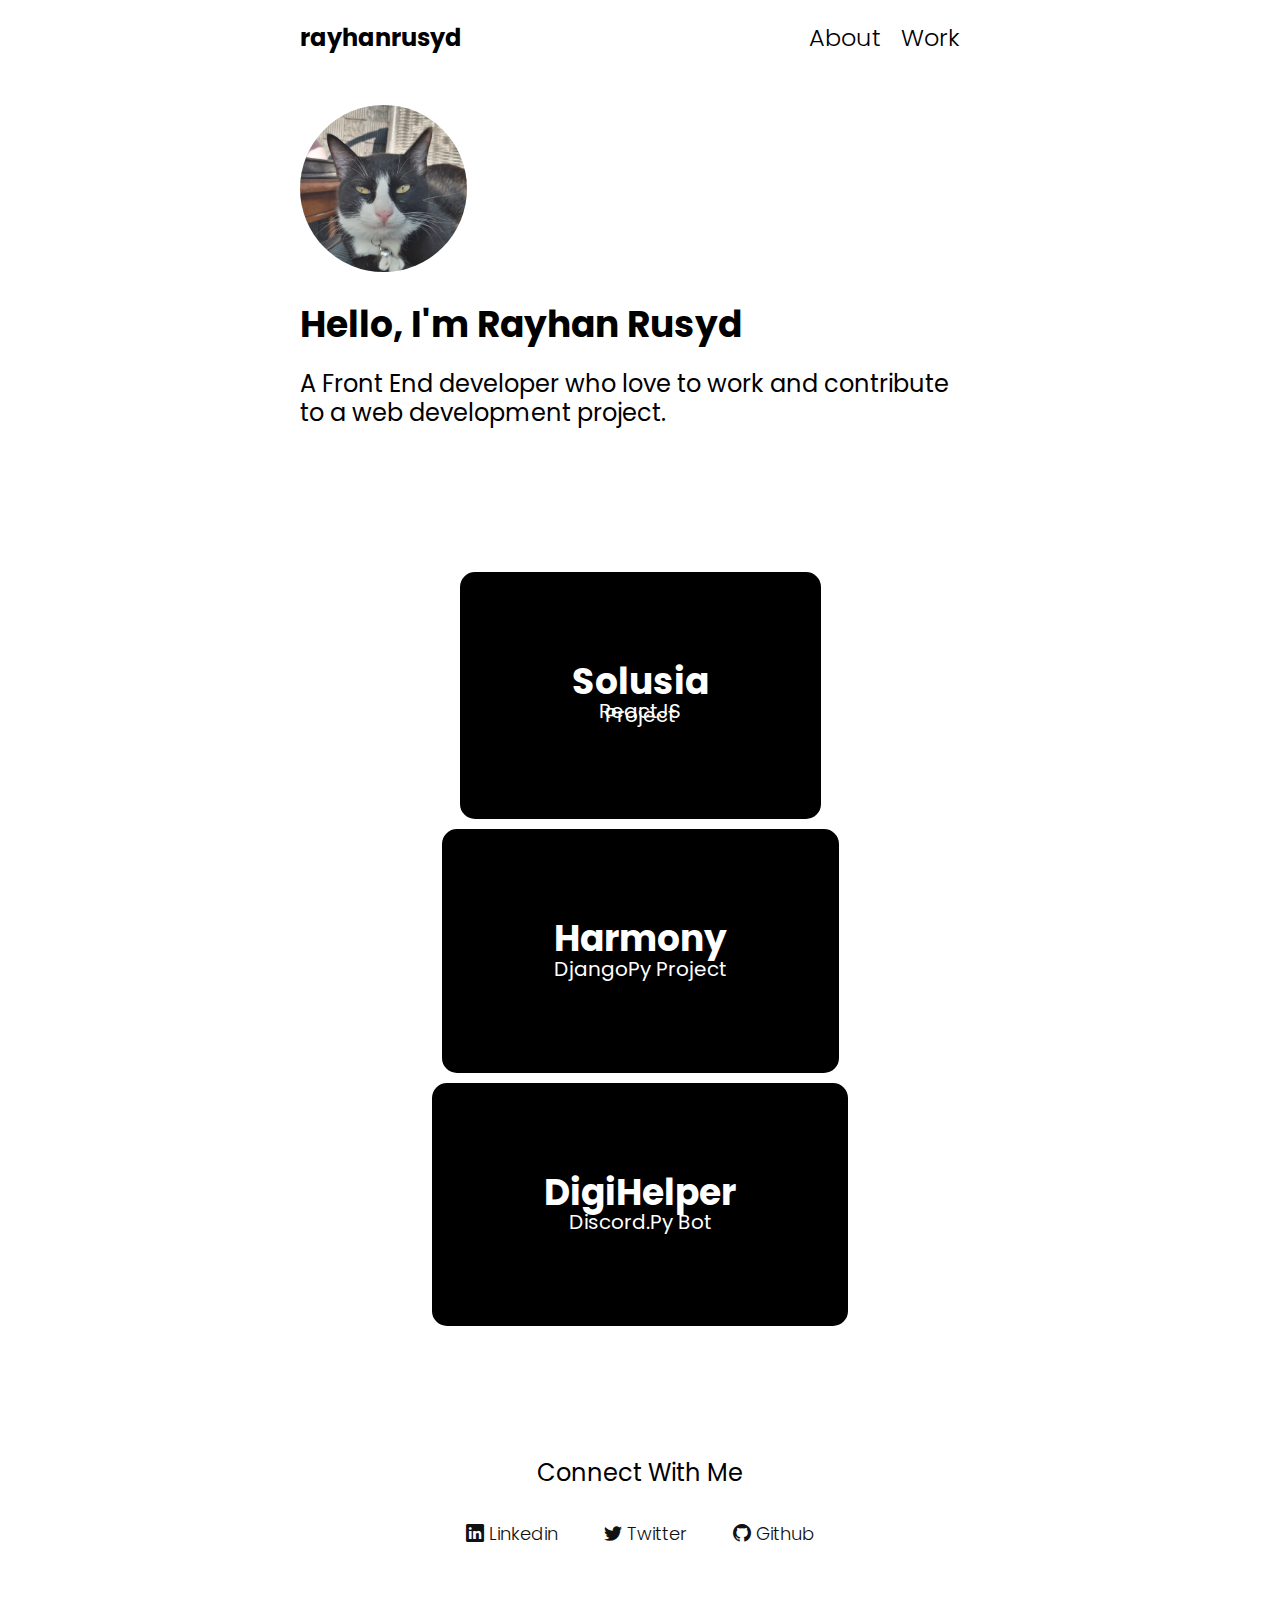
==== index.html @ 0e9e1e85 "Update index.html" ====
<!DOCTYPE html>
<html lang="en">
<head>
    <meta charset="UTF-8">
    <meta http-equiv="X-UA-Compatible" content="IE=edge">
    <meta name="viewport" content="width=device-width, initial-scale=1.0">
    <link rel="stylesheet" href="style.css">
    <title>Rayhan Rusyd</title>
</head>
<body>
    <nav class="navbar">
        <li class="nav-title">rayhanrusyd</li>
        <li class="nav-item"><a class="nav-link" href="./index.html">Work</a></li>
        <li class="nav-item"><a class="nav-link" href="./about.html">About</a></li>
    </nav>
    <section id="Header">
        <div class="row-l">
            <div class="col-s">
                <img class="pfp" src="./img/kocheng.png" alt="kocheng">
            </div>
            <div class="col">
                <h1 class="f-36">Hello, I'm Rayhan Rusyd</h1>
                <p class="desc">A Front End developer who love to work and contribute<br> to a web development project.</p>
            </div>
        </div>
    </section>
    <section id="Project">
        <div class="row-c">
            <div class="col-m">
                <a href="http://solusvictus.vercel.app/">
                    <div class="card">
                        <h1 class="card-title">Solusia</h1>
                        <p class="card-desc">ReactJS Project</p>
                    </div>
                </a>
            </div>
            <div class="col-m">
                <a href="https://socialharmony.herokuapp.com/">
                    <div class="card">
                        <h1 class="card-title">Harmony</h1>
                        <p class="card-desc">DjangoPy Project</p>
                    </div>
                </a>
            </div>
            <div class="col-m">
                <a href="https://github.com/digilabsmaituq/digihelper-bot">
                    <div class="card">
                        <h1 class="card-title">DigiHelper</h1>
                        <p class="card-desc">Discord.Py Bot</p>
                    </div>
                </a>
            </div>
        </div>
    </section>
    <footer>
        <p>Connect With Me</p>
        <p>
            <a class="social" href="https://www.linkedin.com/in/rayhanrusyd/"><i class="bi bi-linkedin"></i> Linkedin</a> 
            <a class="social" href="https://twitter.com/rayhanrusyd"><i class="bi bi-twitter"></i> Twitter</a> 
            <a class="social" href="https://github.com/ryuu12"><i class="bi bi-github"></i> Github</a>
        </p>
    </footer>
</body>
</html>
---- style.css ----
@import url('https://fonts.googleapis.com/css2?family=Poppins:ital,wght@0,100;0,200;0,300;0,400;0,500;0,600;0,700;0,800;0,900;1,100;1,200;1,300;1,400;1,500;1,600;1,700;1,800;1,900&display=swap');
@import url("https://cdn.jsdelivr.net/npm/bootstrap-icons@1.7.0/font/bootstrap-icons.css");

body {
    font-family: 'Poppins', sans-serif;
    margin: 0;
    padding: 0;
}

a {
    text-decoration: none;
}

li {
    list-style: none;
}

.row, .row-l, .row-c {
    display: flex;
    flex-wrap: wrap;
    flex-direction: row;
}

.row-c {
    justify-content: center;
}

.row-l {
    justify-content: left;
}

.col-s {
    flex-basis: 190px;
}

.col-m {
    flex-basis: 32%;
}

.col-l {
    flex-basis: 70%;
}

.navbar {
    padding-top: 20px;
    padding-bottom: 20px;
    padding-right: 50px;
    padding-left: 50px;
    font-size: 24px;
}

.nav-title {
    float: left;
    font-weight: 700;
}

.nav-item {
    float: right;
    padding-right: 20px;
    font-weight: 300;
}

.nav-link {
    color: black;
}

#Header {
    font-size: 24px;
    padding-top: 65px;
    padding-bottom: 65px;
    padding-left: 50px;
    line-height: 1.2;
}

.pfp {
    width:167px;
    height: 167px;
    border-radius: 100%;
}

.f-36 {
    font-size: 36px;
    margin-bottom: 0rem;
}

#Project {
    padding: 50px;
}

.card {
    background-color: black;
    color: white;
    border-style: solid;
    border-color: black;
    border-width: 2px;
    text-align: center;
    line-height: 0.2;
    padding: 80px 110px 80px 110px;
    border-radius: 15px;
    margin: 5px;
    transition: 0.2s;
}

.card:hover {
    background-color: white;
    color: black;
}

.card-title {
    font-size: 36px;
}

.card-desc {
    font-size: 20px;
}

#About {
    padding: 50px;
}

.picture {
    width: 311px;
    height: 352px;
    border-radius: 15px;
    object-fit: cover;
}

.profile {
    padding-left: 30px;
}

.profile-title {
    font-size: 36px;
    font-weight: 700;
}

.profile-desc {
    font-size: 18px;
    font-weight: 400;
}

footer {
    padding: 50px;
    text-align: center;
    font-size: 24px;
}

.social {
    color: rgb(17, 17, 17);
    padding: 20px;
    font-size: 18px;
    font-weight: 300;
}

@media screen and (min-height: 800px) {
    .navbar {
        padding-right: 300px;
        padding-left: 300px;
    }
    #Header {
        padding-left: 300px;
        padding-right: 300px;
    }
    #About {
        padding: 300px;
    }
    #Project {
        padding-left: 270px;
        padding-right: 270px;
    }
}

@media screen and (max-width: 540px) {
    .row-l {
        justify-content: center;
    }
    .navbar {
        padding-top: 20px;
        padding-bottom: 20px;
        padding-right: 20px;
        padding-left: 20px;
        font-size: 18px;
    }
    .nav-item {
        padding-right: 10px;
    }
    #Header {
        padding-left: 50px;
        padding-right: 50px;
    }
    .card {
        padding: 180px;
        border-radius: 15px;
    }
    .col-m {
        flex-basis: 100%;
    }
    footer {
        padding: 50px;
        text-align: center;
    }
    .social {
        color: rgb(17, 17, 17);
        padding: 5px;
        font-size: 18px;
        font-weight: 300;
    }
    #About {
        padding: 20px;
    }
    .profile {
        padding: 20px;
    }
    .col-l {
        flex-basis: 100%;
    }
}
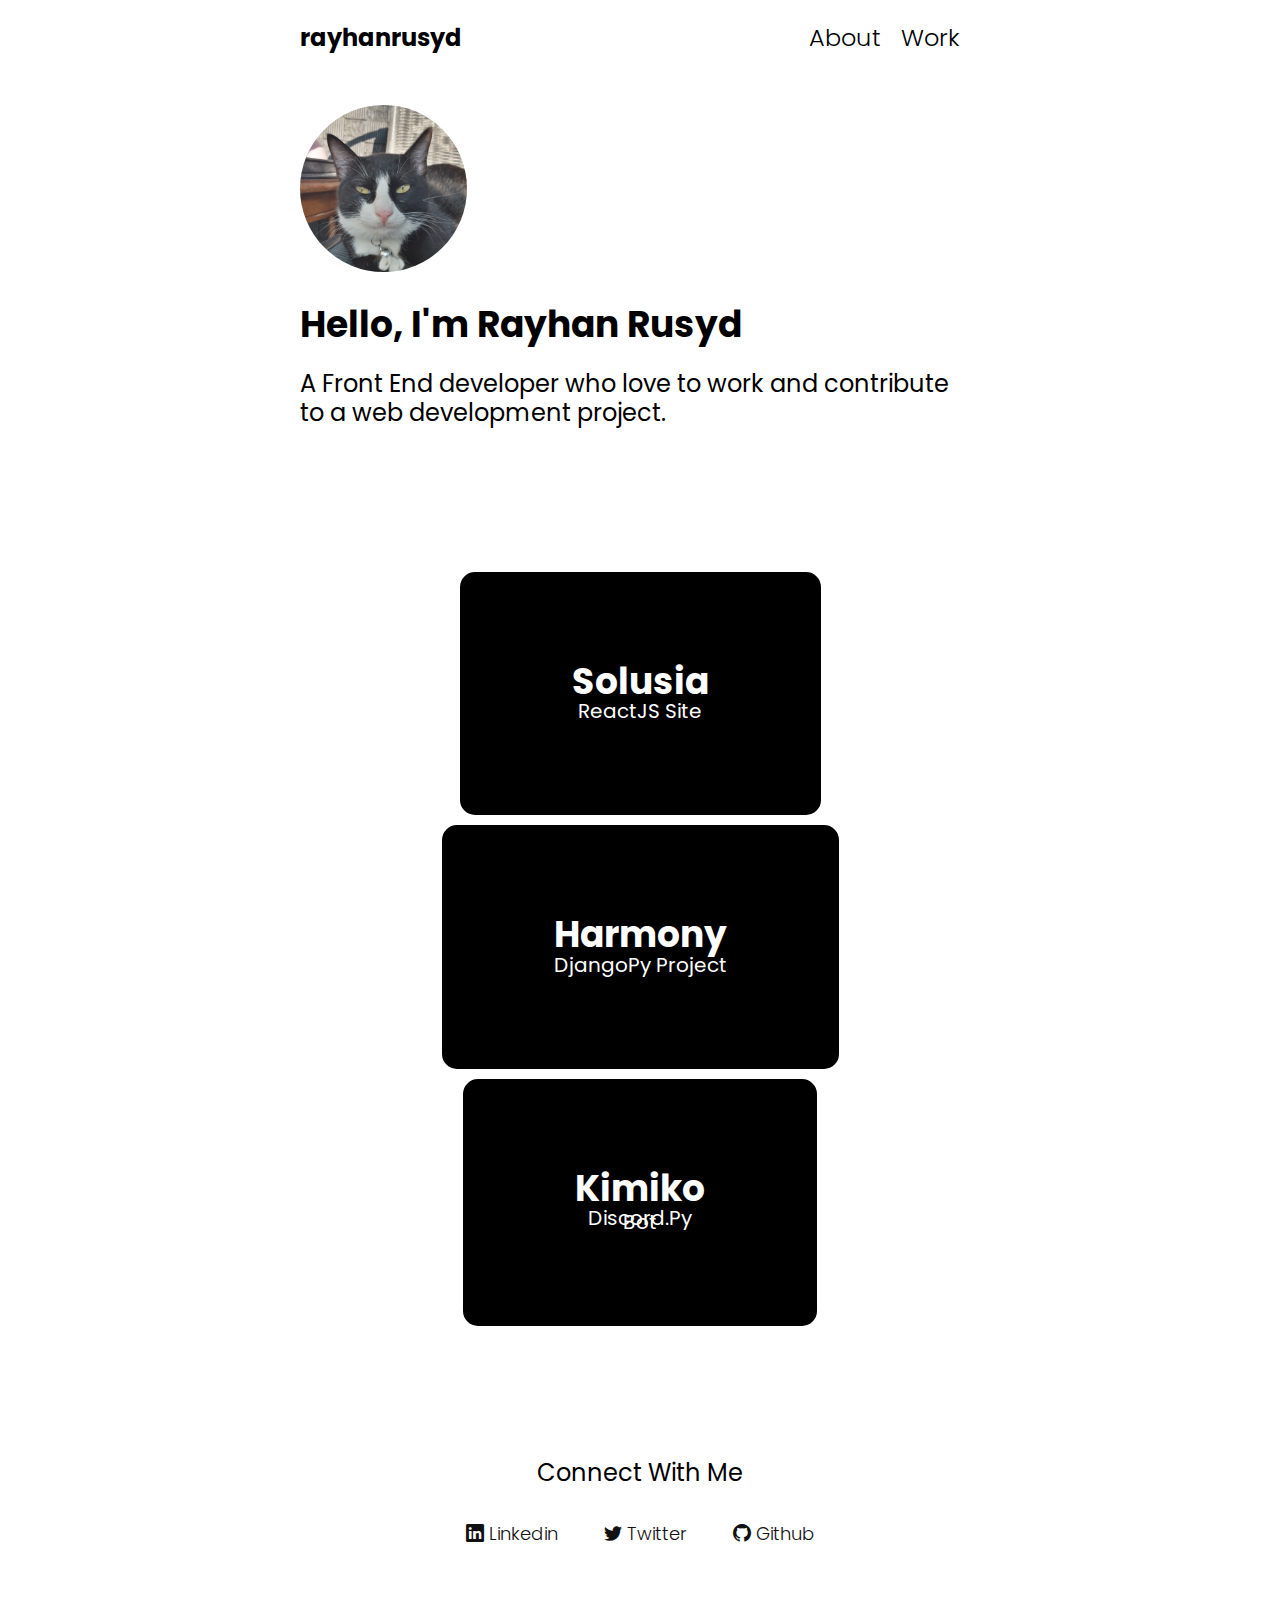
==== commit 1cfcd91c: "Update index.html" ====
--- a/index.html
+++ b/index.html
@@ -30,7 +30,7 @@
                 <a href="http://solusvictus.vercel.app/">
                     <div class="card">
                         <h1 class="card-title">Solusia</h1>
-                        <p class="card-desc">ReactJS Project</p>
+                        <p class="card-desc">ReactJS Site</p>
                     </div>
                 </a>
             </div>
@@ -43,9 +43,9 @@
                 </a>
             </div>
             <div class="col-m">
-                <a href="https://github.com/digilabsmaituq/digihelper-bot">
+                <a href="https://github.com/ryuu12/kimiko-discordpy-bot">
                     <div class="card">
-                        <h1 class="card-title">DigiHelper</h1>
+                        <h1 class="card-title">Kimiko</h1>
                         <p class="card-desc">Discord.Py Bot</p>
                     </div>
                 </a>
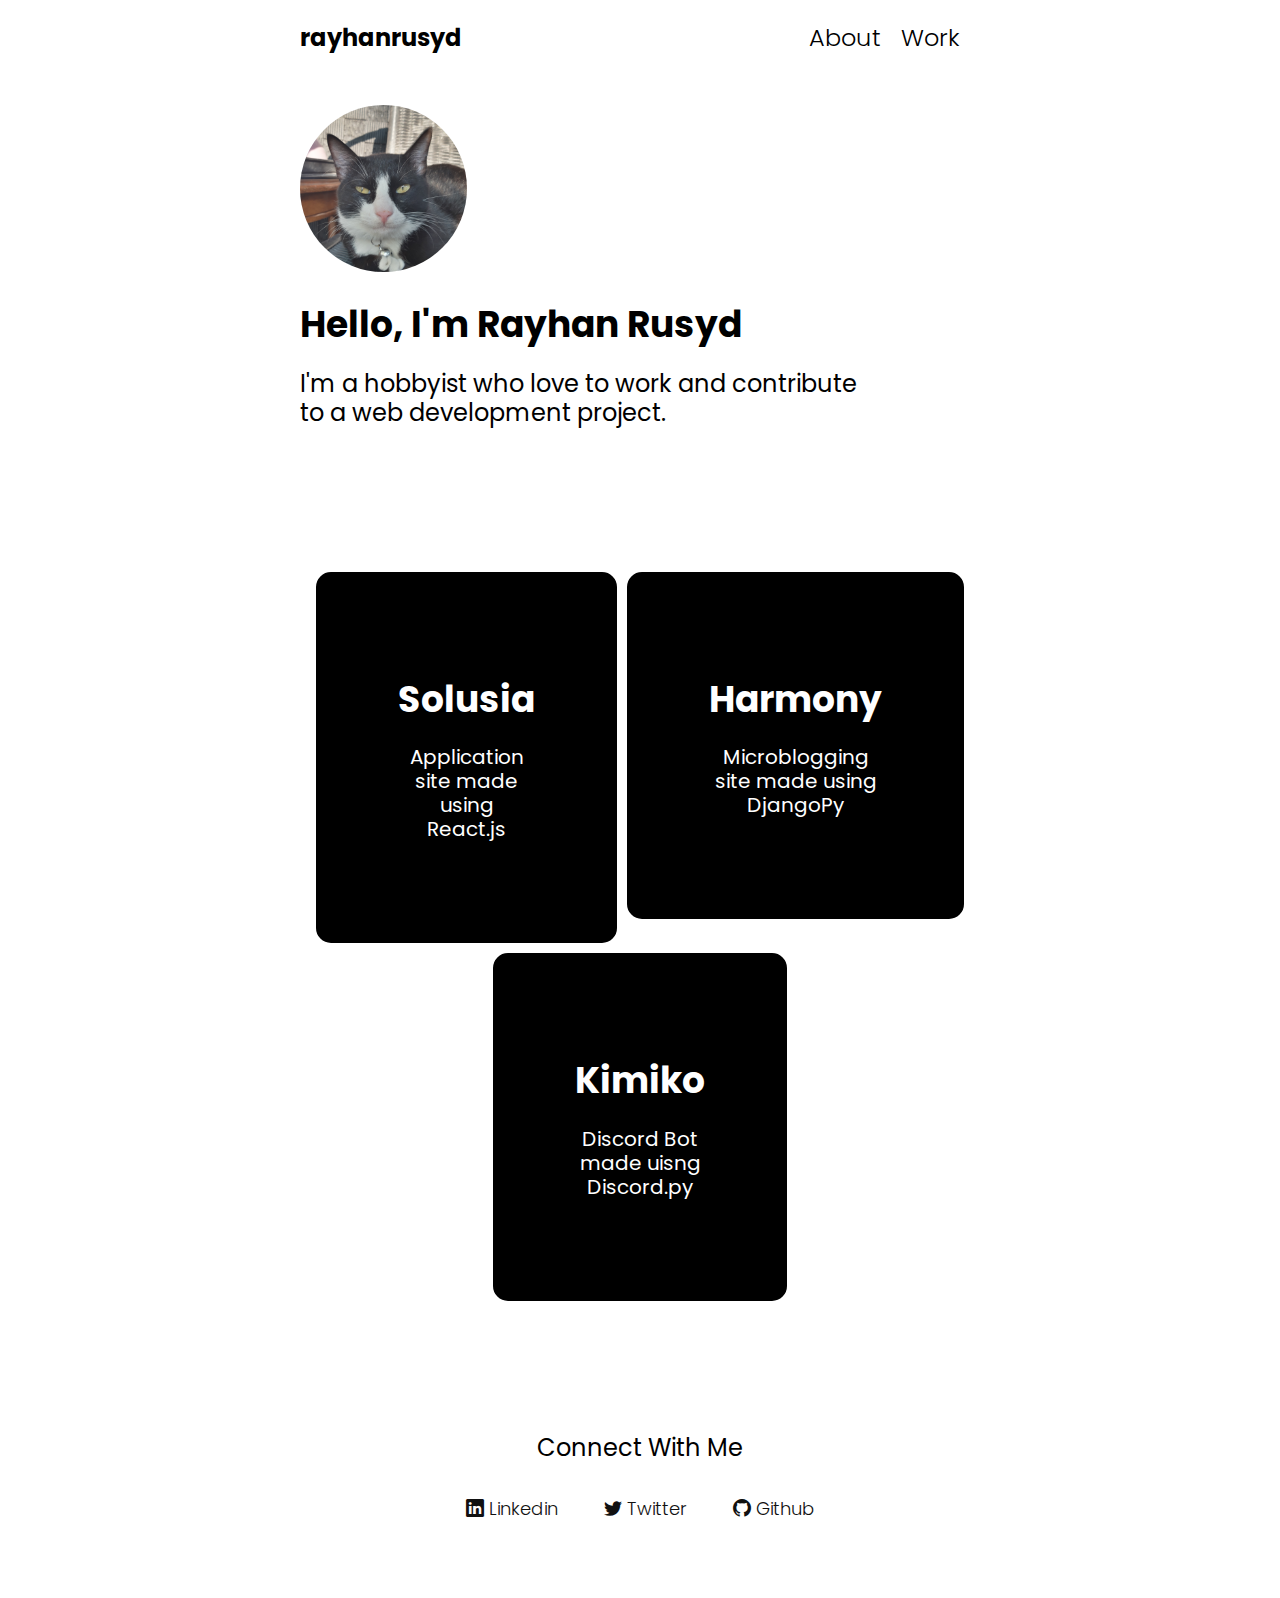
==== commit 10c2e783: "Update list" ====
--- a/index.html
+++ b/index.html
@@ -4,6 +4,7 @@
     <meta charset="UTF-8">
     <meta http-equiv="X-UA-Compatible" content="IE=edge">
     <meta name="viewport" content="width=device-width, initial-scale=1.0">
+    <link rel="stylesheet" href="https://unicons.iconscout.com/release/v4.0.0/css/line.css">
     <link rel="stylesheet" href="style.css">
     <title>Rayhan Rusyd</title>
 </head>
@@ -20,17 +21,18 @@
             </div>
             <div class="col">
                 <h1 class="f-36">Hello, I'm Rayhan Rusyd</h1>
-                <p class="desc">A Front End developer who love to work and contribute<br> to a web development project.</p>
+                <p class="desc">I'm a hobbyist who love to work and contribute<br> to a web development project.</p>
+                
             </div>
         </div>
     </section>
     <section id="Project">
         <div class="row-c">
             <div class="col-m">
-                <a href="http://solusvictus.vercel.app/">
+                <a href="https://solusvictus.vercel.app/">
                     <div class="card">
                         <h1 class="card-title">Solusia</h1>
-                        <p class="card-desc">ReactJS Site</p>
+                        <p class="card-desc">Application site made using React.js</p>
                     </div>
                 </a>
             </div>
@@ -38,7 +40,7 @@
                 <a href="https://socialharmony.herokuapp.com/">
                     <div class="card">
                         <h1 class="card-title">Harmony</h1>
-                        <p class="card-desc">DjangoPy Project</p>
+                        <p class="card-desc">Microblogging site made using DjangoPy</p>
                     </div>
                 </a>
             </div>
@@ -46,7 +48,7 @@
                 <a href="https://github.com/ryuu12/kimiko-discordpy-bot">
                     <div class="card">
                         <h1 class="card-title">Kimiko</h1>
-                        <p class="card-desc">Discord.Py Bot</p>
+                        <p class="card-desc">Discord Bot made uisng Discord.py</p>
                     </div>
                 </a>
             </div>
@@ -61,4 +63,4 @@
         </p>
     </footer>
 </body>
-</html>
+</html>--- a/style.css
+++ b/style.css
@@ -94,8 +94,8 @@
     border-color: black;
     border-width: 2px;
     text-align: center;
-    line-height: 0.2;
-    padding: 80px 110px 80px 110px;
+    line-height: 1.2;
+    padding: 80px;
     border-radius: 15px;
     margin: 5px;
     transition: 0.2s;
@@ -188,9 +188,11 @@
         padding-left: 50px;
         padding-right: 50px;
     }
+    #Project{
+        padding: 0;
+    }
     .card {
-        padding: 180px;
-        border-radius: 15px;
+        padding: 50px;
     }
     .col-m {
         flex-basis: 100%;
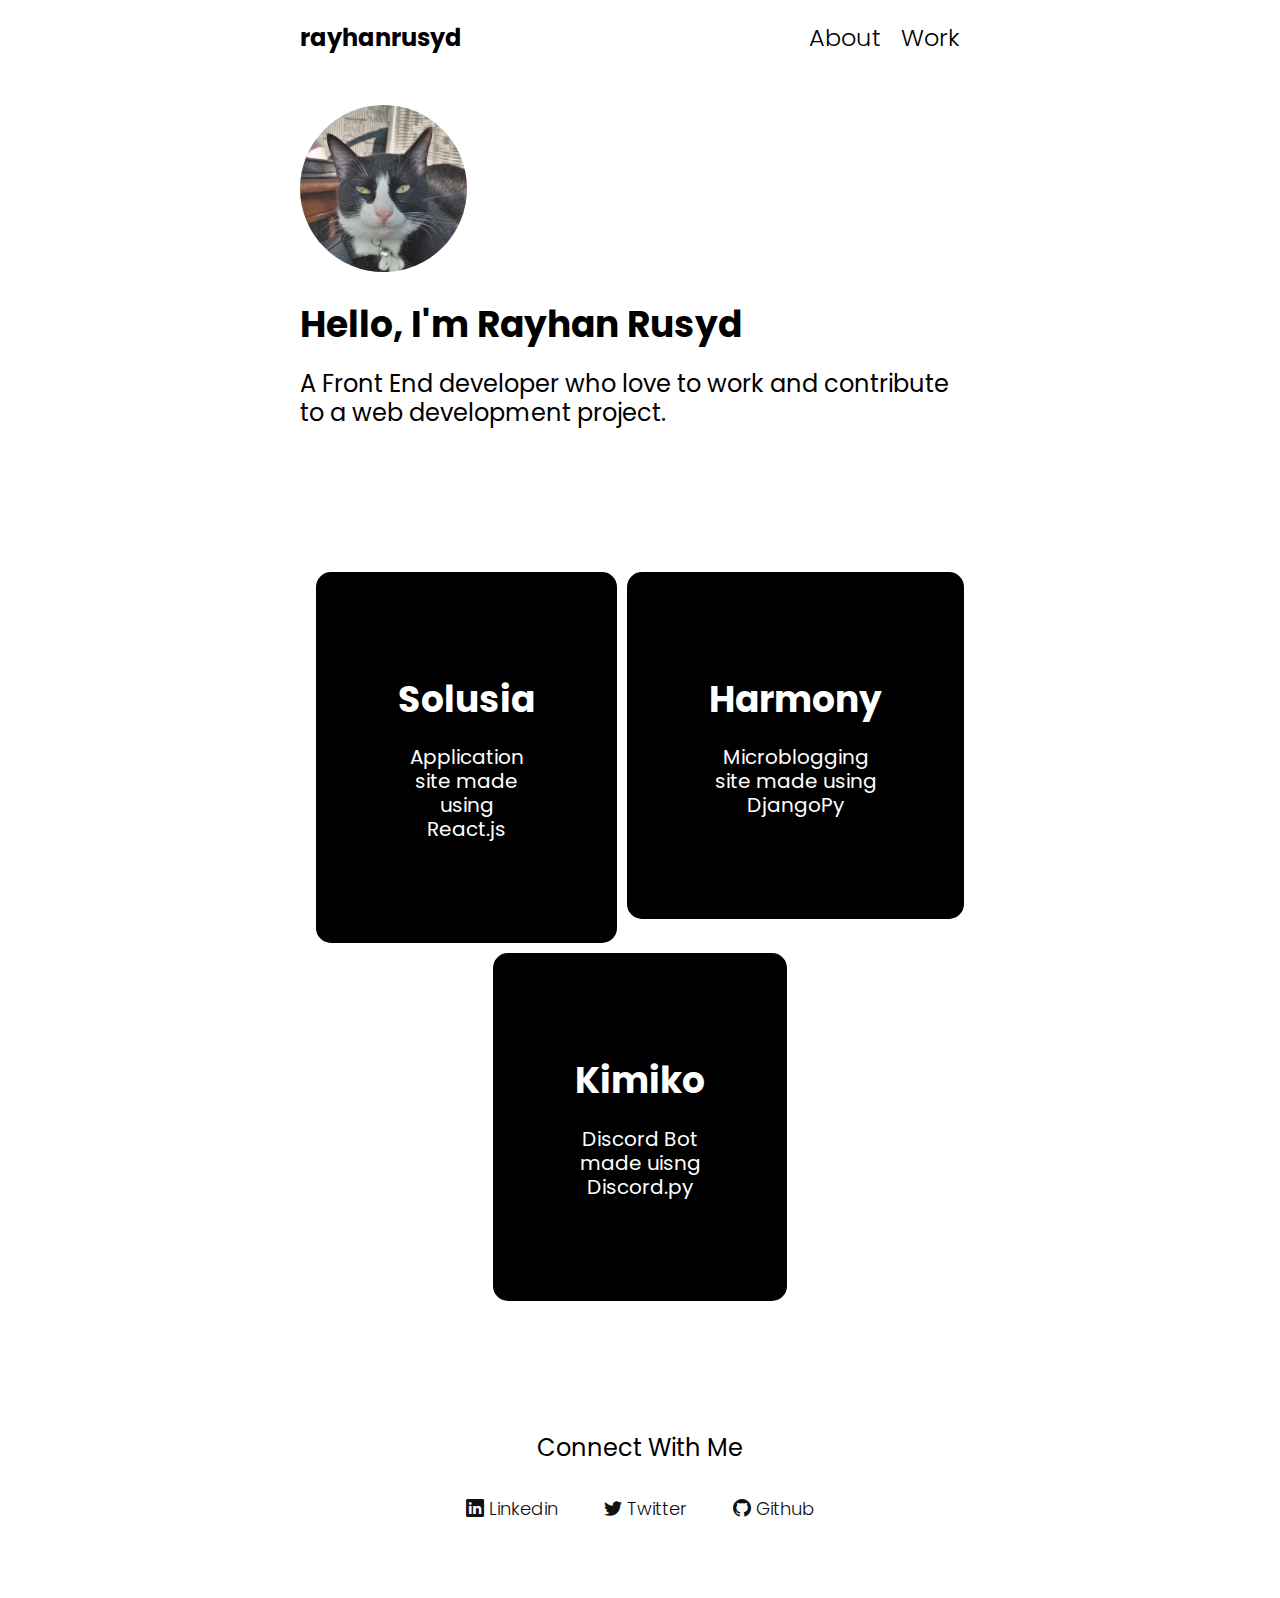
==== commit a92606d6: "Update list" ====
--- a/index.html
+++ b/index.html
@@ -21,8 +21,7 @@
             </div>
             <div class="col">
                 <h1 class="f-36">Hello, I'm Rayhan Rusyd</h1>
-                <p class="desc">I'm a hobbyist who love to work and contribute<br> to a web development project.</p>
-                
+                <p class="desc">A Front End developer who love to work and contribute<br> to a web development project.</p>
             </div>
         </div>
     </section>
@@ -63,4 +62,4 @@
         </p>
     </footer>
 </body>
-</html>+</html>
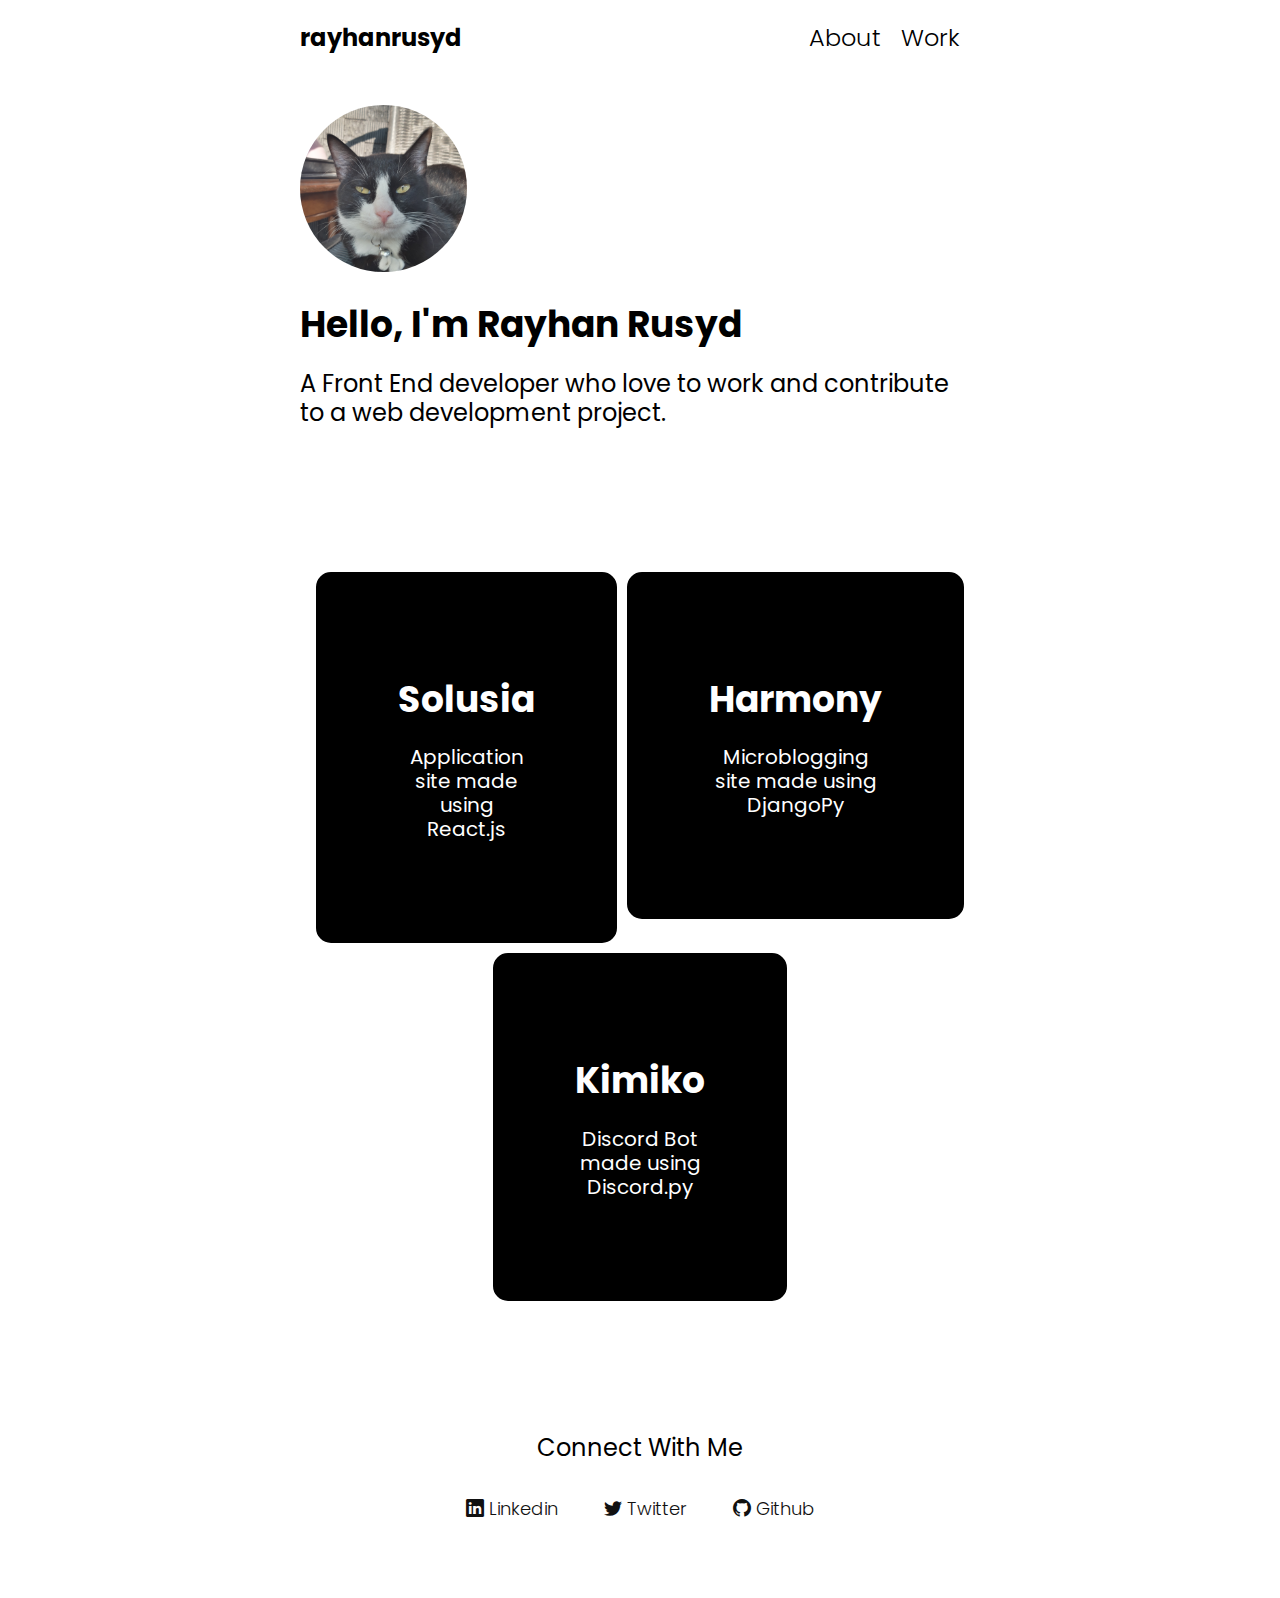
==== commit affbffad: "Update list" ====
--- a/index.html
+++ b/index.html
@@ -47,7 +47,7 @@
                 <a href="https://github.com/ryuu12/kimiko-discordpy-bot">
                     <div class="card">
                         <h1 class="card-title">Kimiko</h1>
-                        <p class="card-desc">Discord Bot made uisng Discord.py</p>
+                        <p class="card-desc">Discord Bot made using Discord.py</p>
                     </div>
                 </a>
             </div>
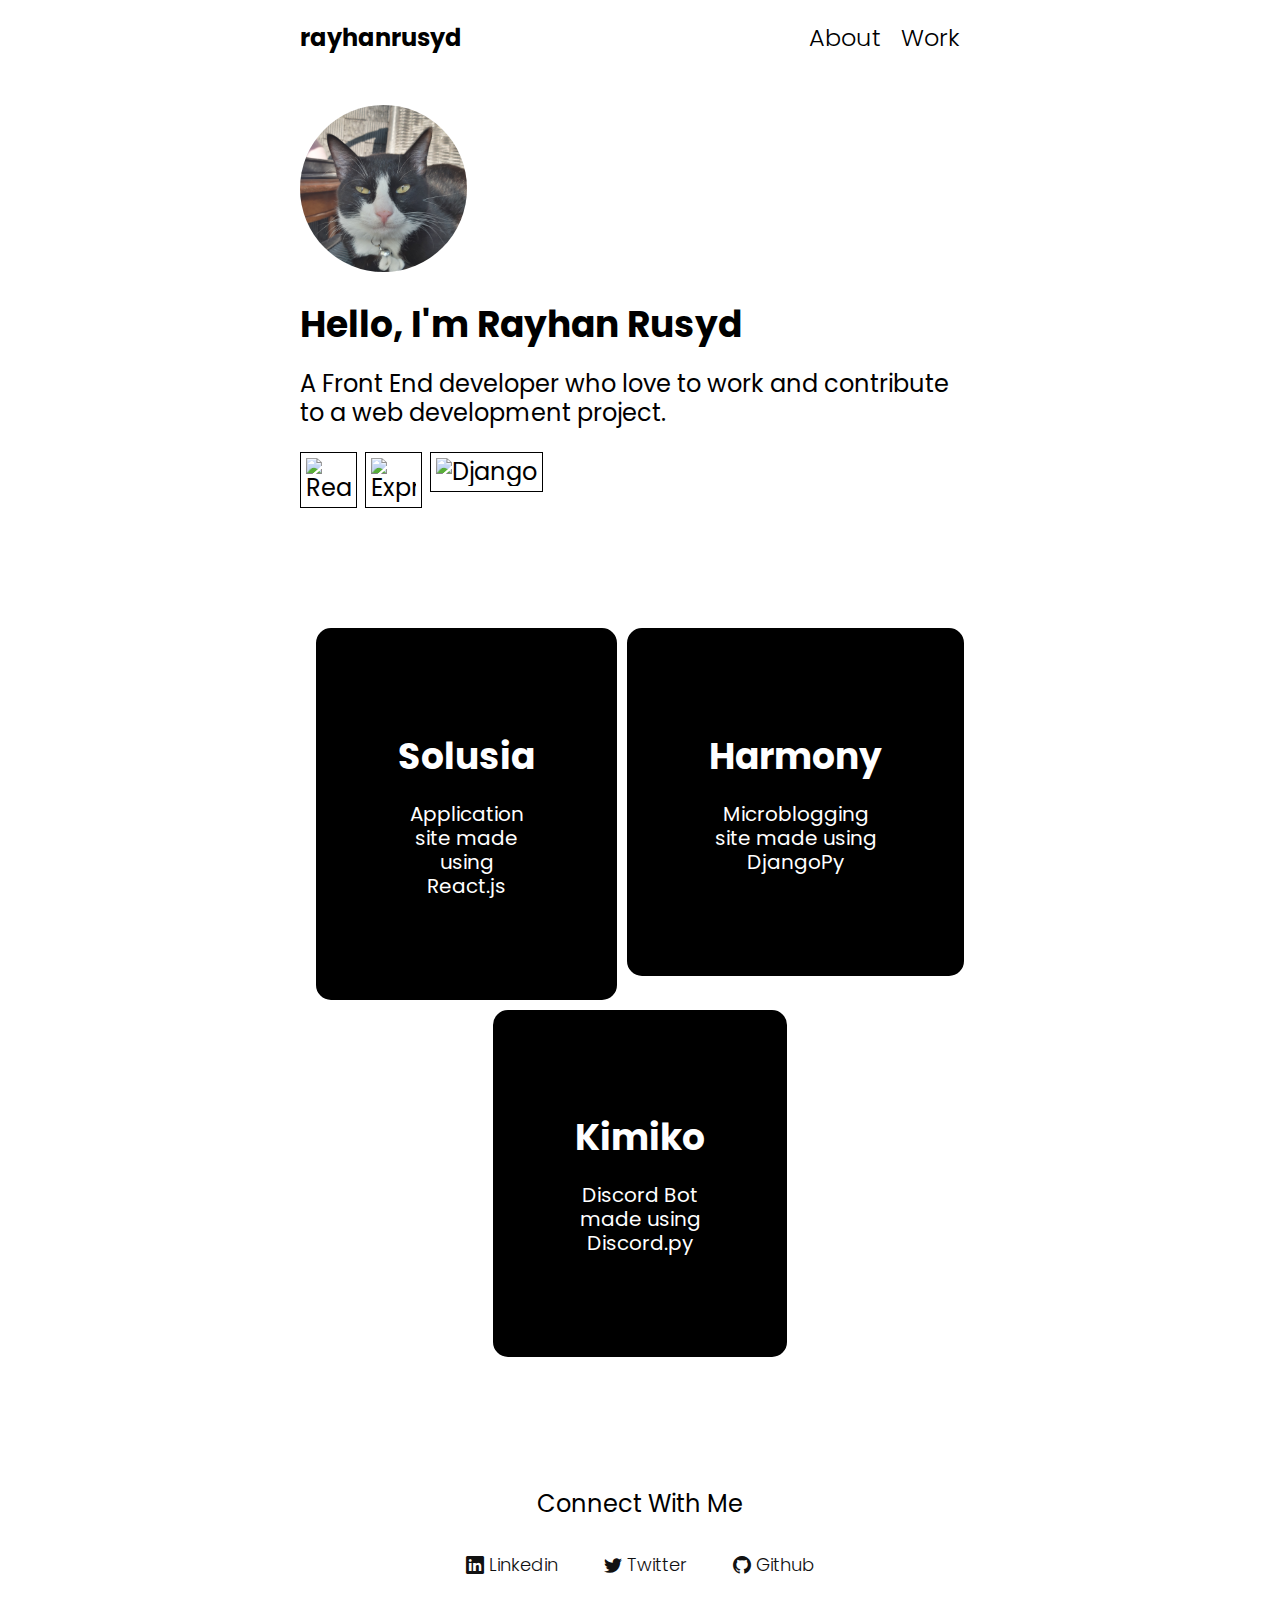
==== commit 2e57115b: "Edit a slight bit" ====
--- a/index.html
+++ b/index.html
@@ -4,7 +4,7 @@
     <meta charset="UTF-8">
     <meta http-equiv="X-UA-Compatible" content="IE=edge">
     <meta name="viewport" content="width=device-width, initial-scale=1.0">
-    <link rel="stylesheet" href="https://unicons.iconscout.com/release/v4.0.0/css/line.css">
+    <link rel="stylesheet" href="https://cdn.jsdelivr.net/npm/bootstrap-icons@1.7.2/font/bootstrap-icons.css">
     <link rel="stylesheet" href="style.css">
     <title>Rayhan Rusyd</title>
 </head>
@@ -22,6 +22,9 @@
             <div class="col">
                 <h1 class="f-36">Hello, I'm Rayhan Rusyd</h1>
                 <p class="desc">A Front End developer who love to work and contribute<br> to a web development project.</p>
+                <img class="fr-logo" align="left" alt="React" width="45px" src="https://raw.githubusercontent.com/github/explore/80688e429a7d4ef2fca1e82350fe8e3517d3494d/topics/react/react.png" />
+                <img class="fr-logo" align="left" alt="Express" width="45px" src="https://media.discordapp.net/attachments/616638914530246656/884017264951689296/expressjds.png?width=480&height=480" />
+                <img class="fr-logo" alt="Django" width="45px" src="https://cdn.iconscout.com/icon/free/png-512/django-1-282754.png" />
             </div>
         </div>
     </section>
--- a/style.css
+++ b/style.css
@@ -83,8 +83,20 @@
     margin-bottom: 0rem;
 }
 
+.fr-logo{
+    padding: 5px;
+    margin-right: 8px;
+    border-style: solid;
+    border-width: 1px;
+    border-color: black;
+}
+
 #Project {
     padding: 50px;
+}
+
+.project-title{
+    text-align: center;
 }
 
 .card {
@@ -185,14 +197,15 @@
         padding-right: 10px;
     }
     #Header {
-        padding-left: 50px;
-        padding-right: 50px;
+        padding-left: 20px;
+        padding-right: 20px;
     }
     #Project{
-        padding: 0;
+        padding: 20px;
     }
     .card {
         padding: 50px;
+        margin: 0 0 20px 0;
     }
     .col-m {
         flex-basis: 100%;
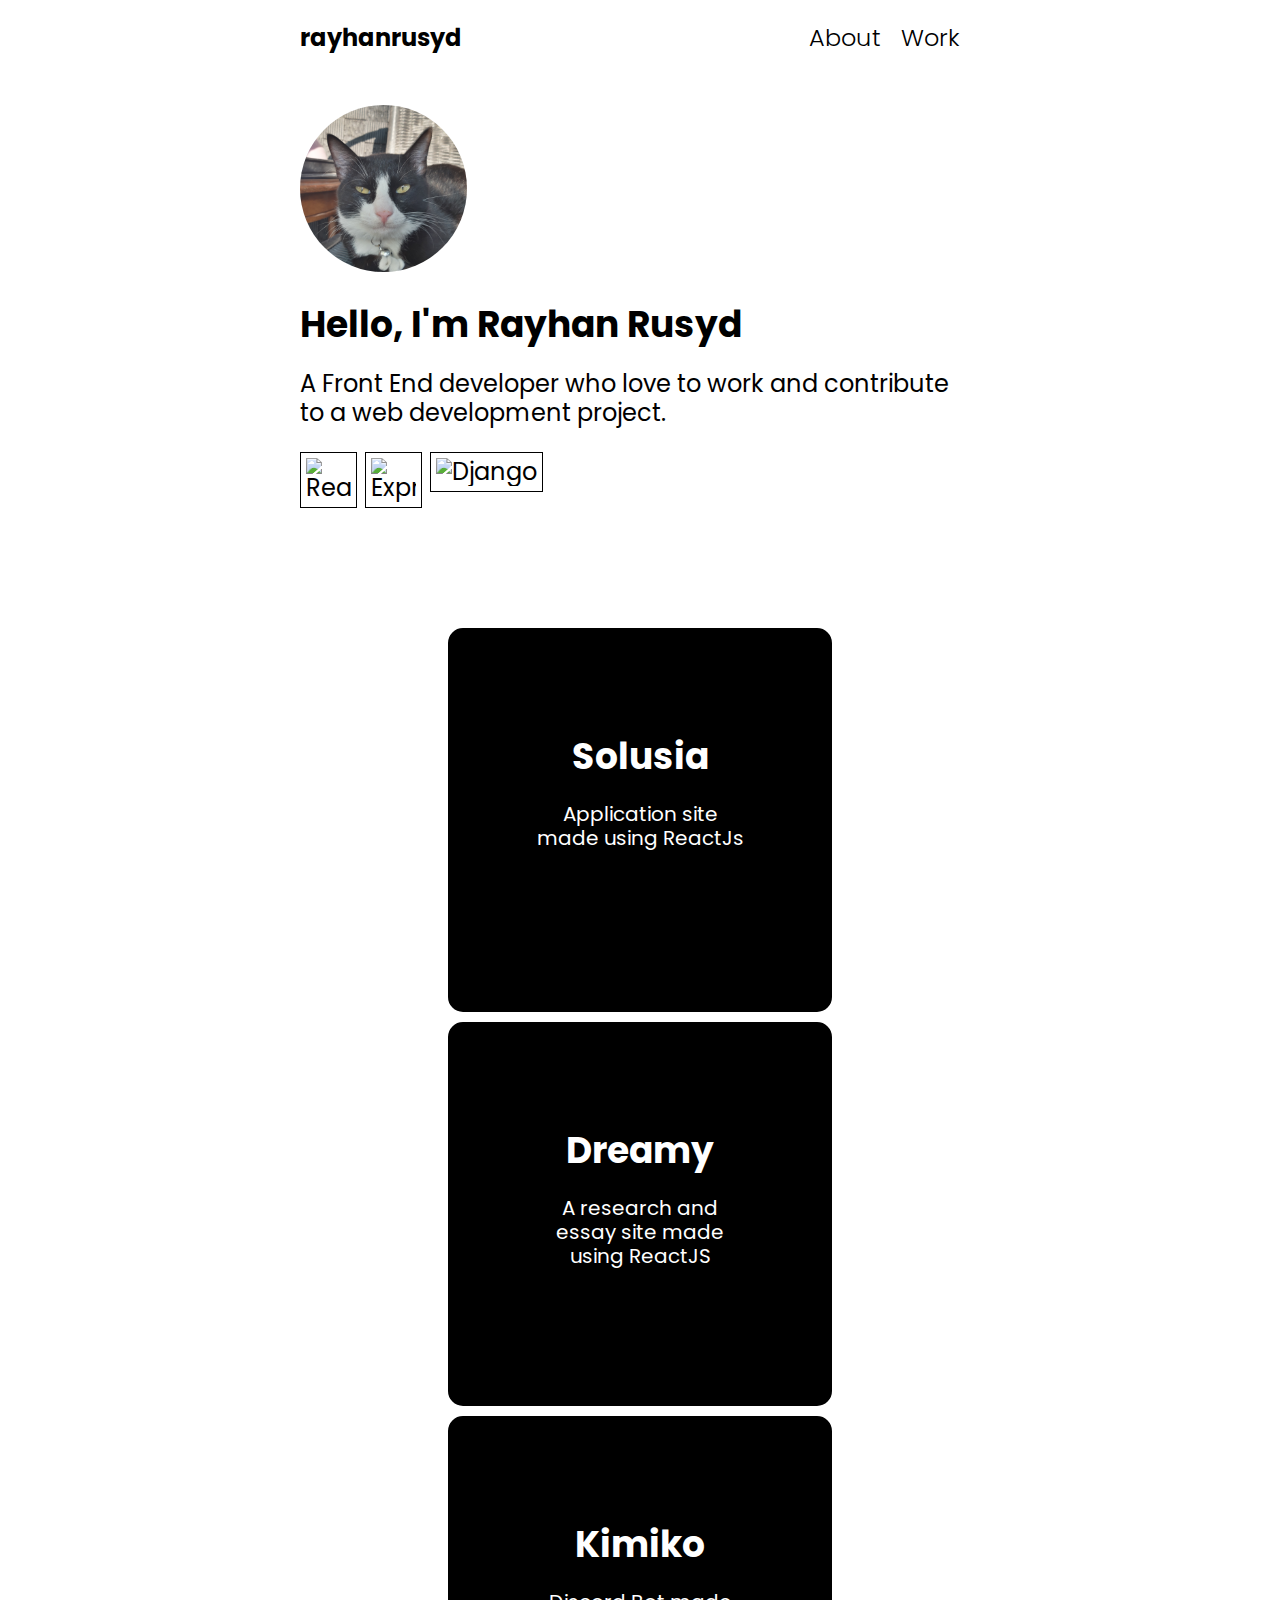
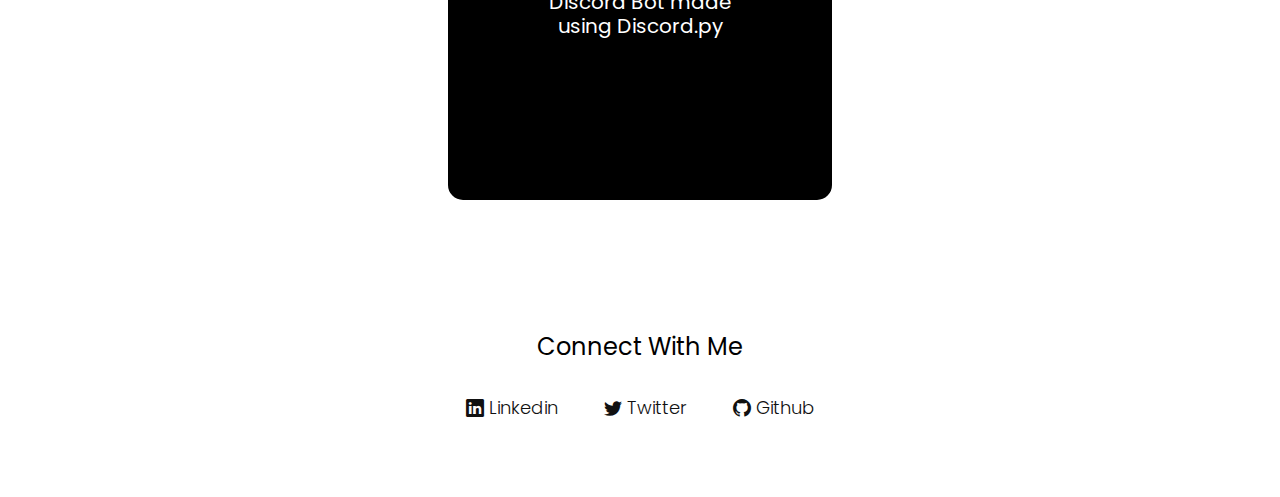
==== commit 457a1d1f: "edit project" ====
--- a/index.html
+++ b/index.html
@@ -34,15 +34,15 @@
                 <a href="https://solusvictus.vercel.app/">
                     <div class="card">
                         <h1 class="card-title">Solusia</h1>
-                        <p class="card-desc">Application site made using React.js</p>
+                        <p class="card-desc">Application site made using ReactJs</p>
                     </div>
                 </a>
             </div>
             <div class="col-m">
-                <a href="https://socialharmony.herokuapp.com/">
+                <a href="https://dreamynetwork.vercel.app/">
                     <div class="card">
-                        <h1 class="card-title">Harmony</h1>
-                        <p class="card-desc">Microblogging site made using DjangoPy</p>
+                        <h1 class="card-title">Dreamy</h1>
+                        <p class="card-desc">A research and essay site made using ReactJS</p>
                     </div>
                 </a>
             </div>
--- a/style.css
+++ b/style.css
@@ -111,6 +111,8 @@
     border-radius: 15px;
     margin: 5px;
     transition: 0.2s;
+    width: 220px;
+    height: 220px;
 }
 
 .card:hover {
@@ -205,7 +207,8 @@
     }
     .card {
         padding: 50px;
-        margin: 0 0 20px 0;
+        margin-top: 20px;
+        margin-bottom: 20px;
     }
     .col-m {
         flex-basis: 100%;
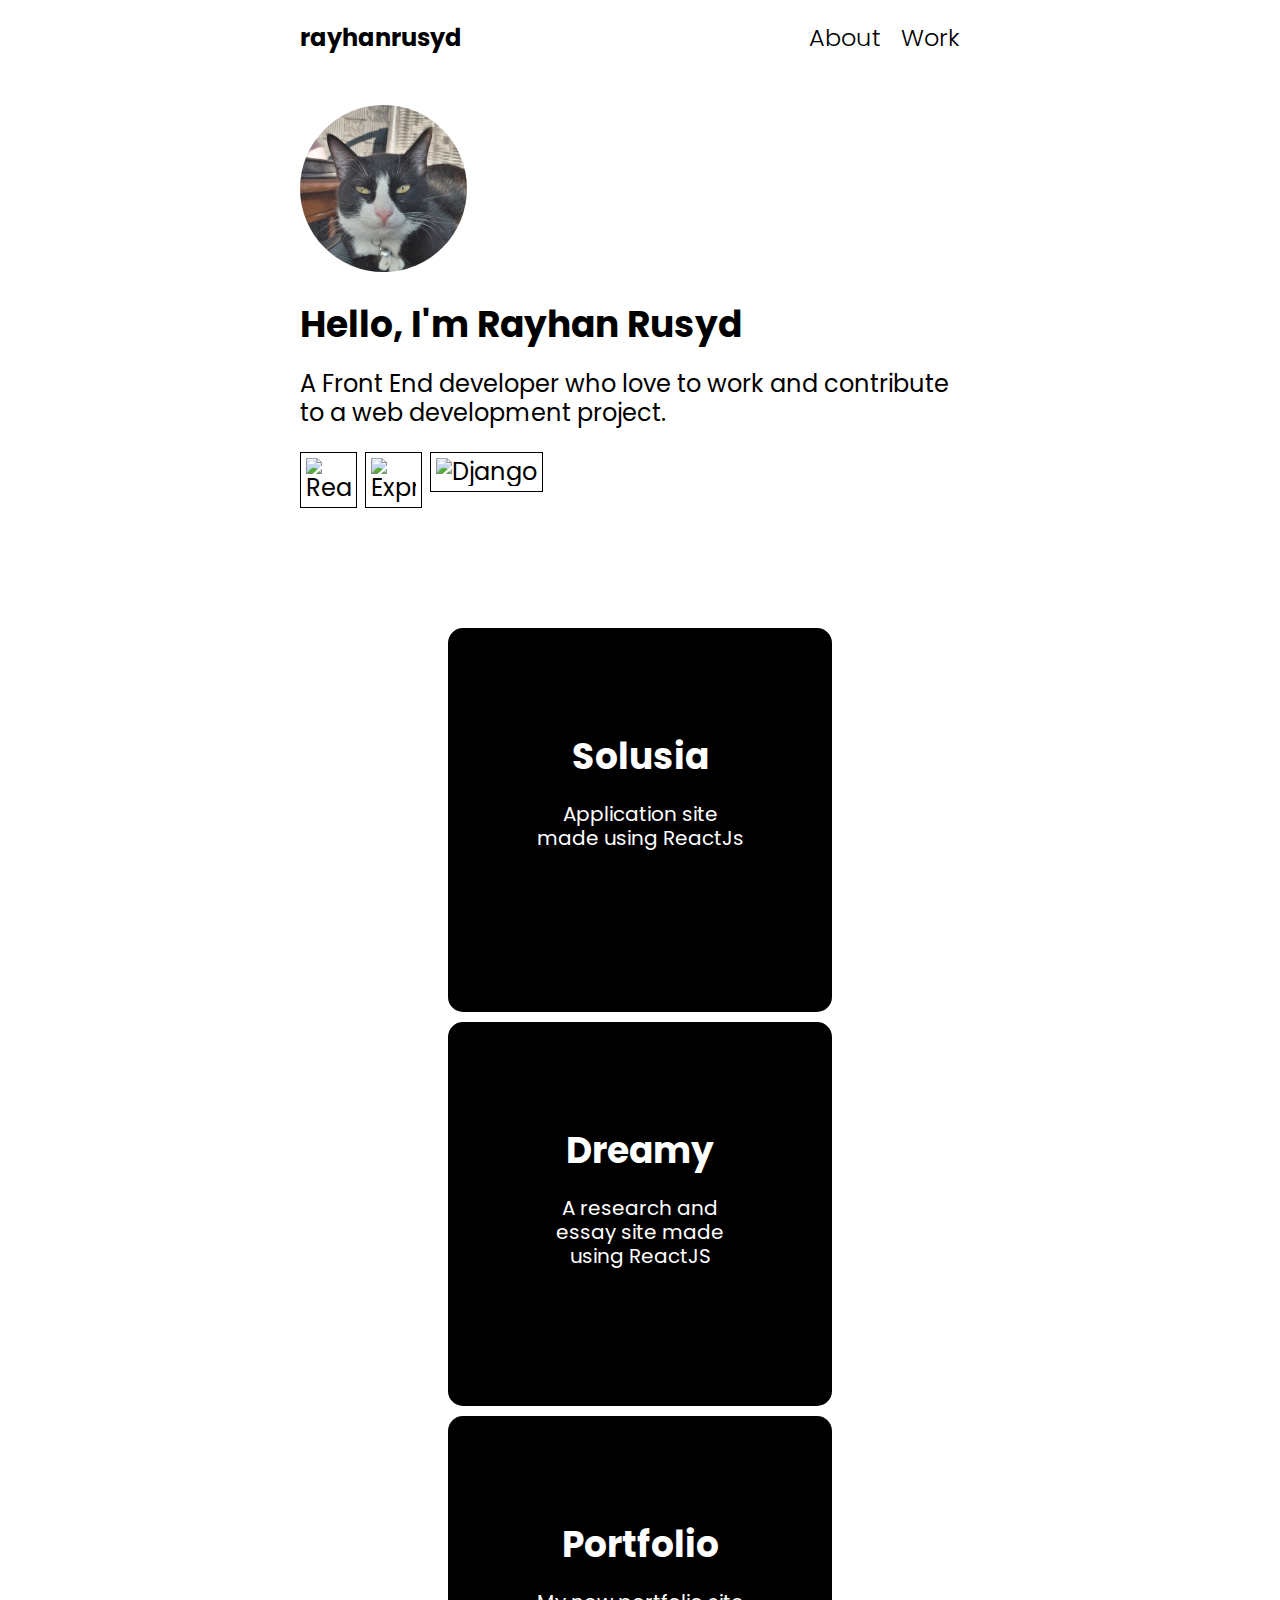
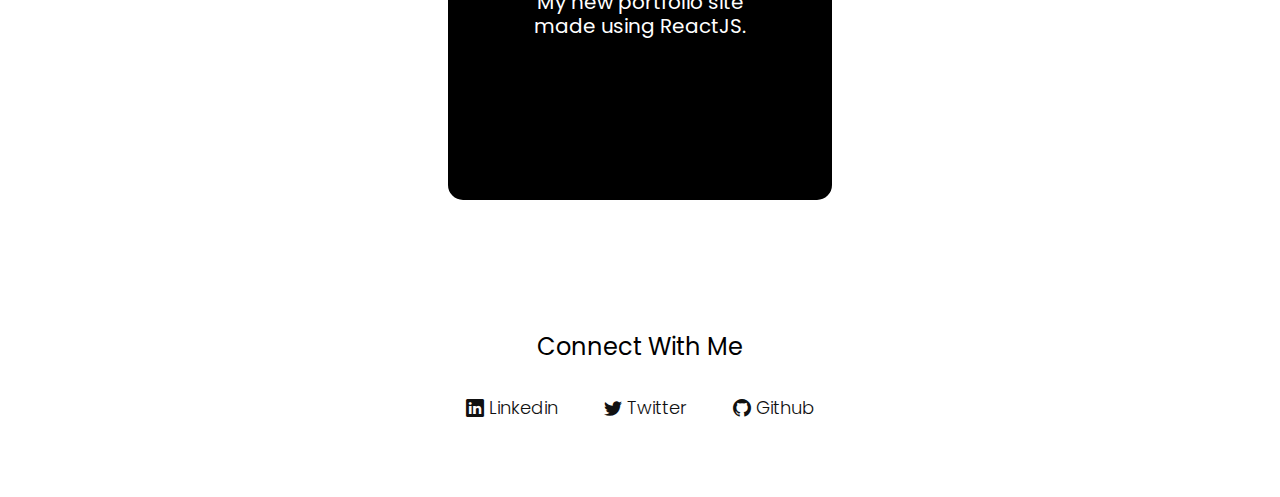
==== commit 6bf25892: "edit project" ====
--- a/index.html
+++ b/index.html
@@ -47,10 +47,10 @@
                 </a>
             </div>
             <div class="col-m">
-                <a href="https://github.com/ryuu12/kimiko-discordpy-bot">
+                <a href="https://rayhanrusyd.vercel.app/">
                     <div class="card">
-                        <h1 class="card-title">Kimiko</h1>
-                        <p class="card-desc">Discord Bot made using Discord.py</p>
+                        <h1 class="card-title">Portfolio</h1>
+                        <p class="card-desc">My new portfolio site made using ReactJS.</p>
                     </div>
                 </a>
             </div>
